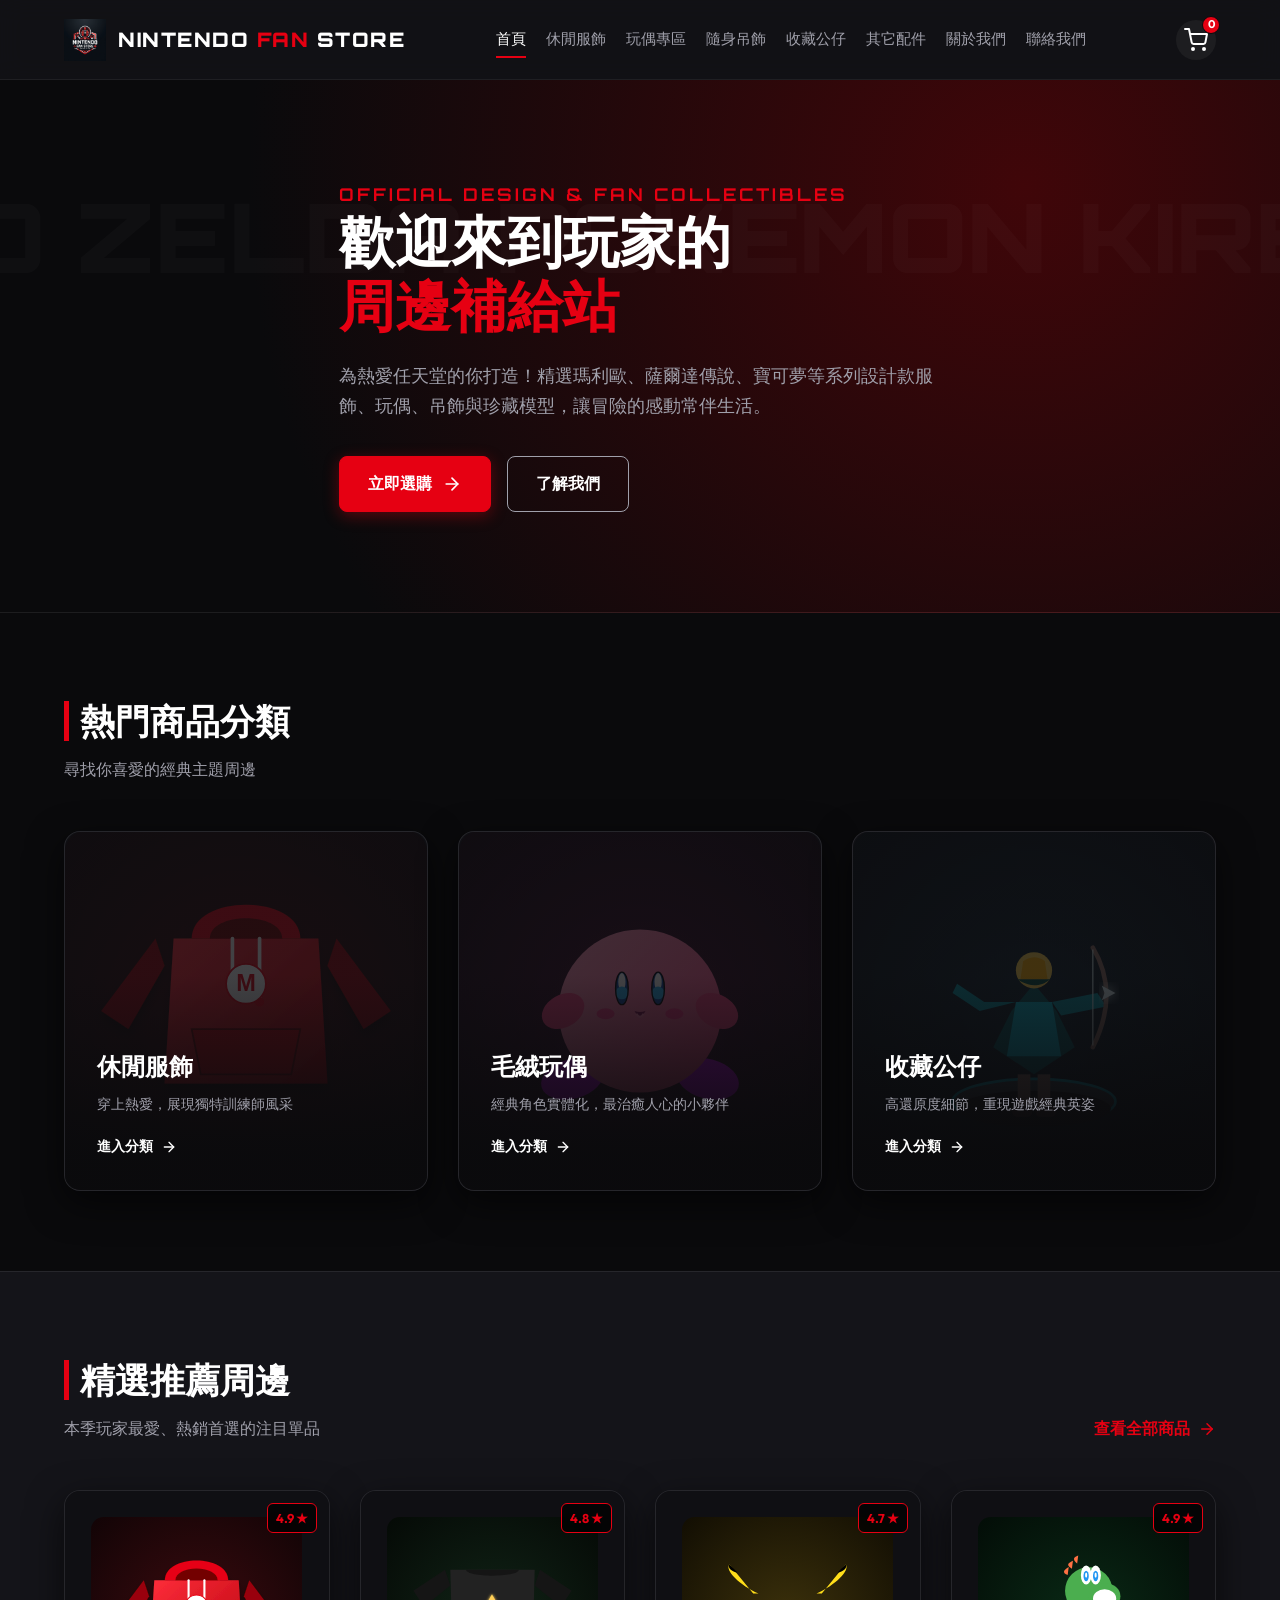
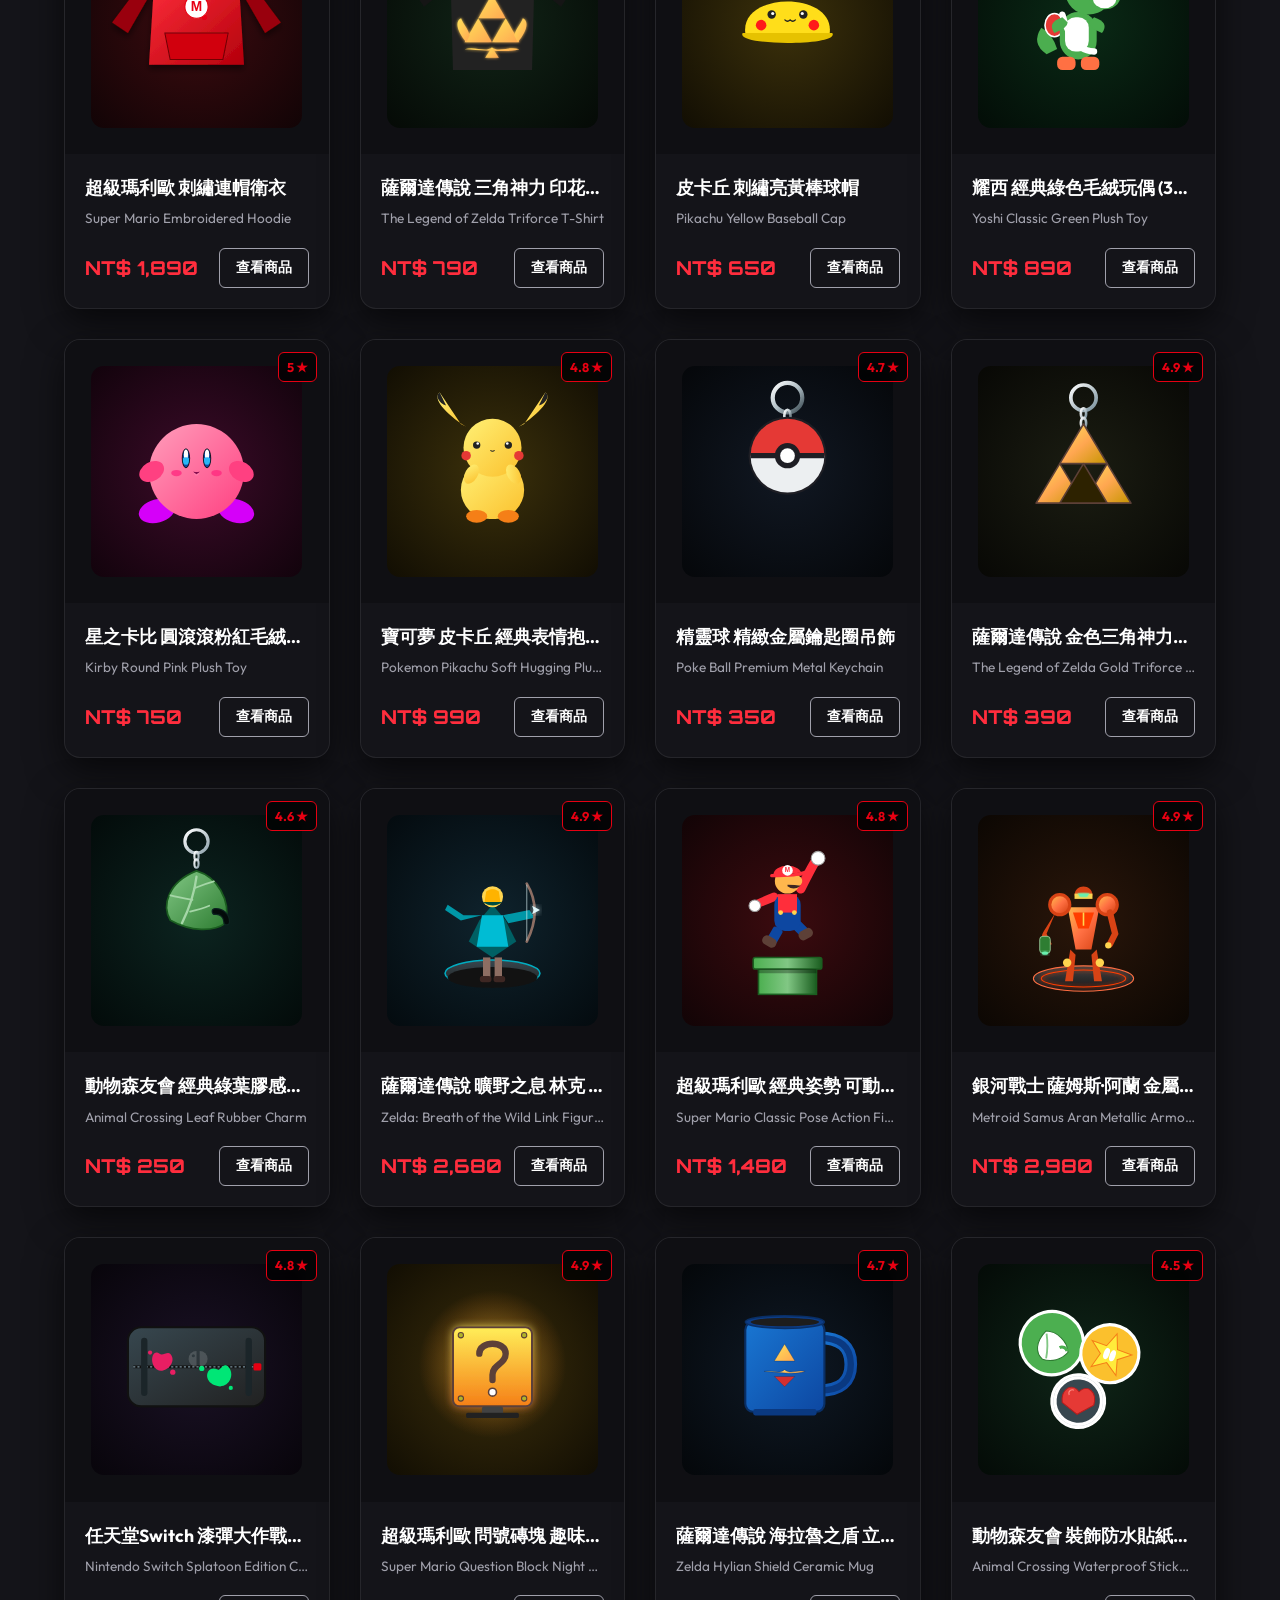
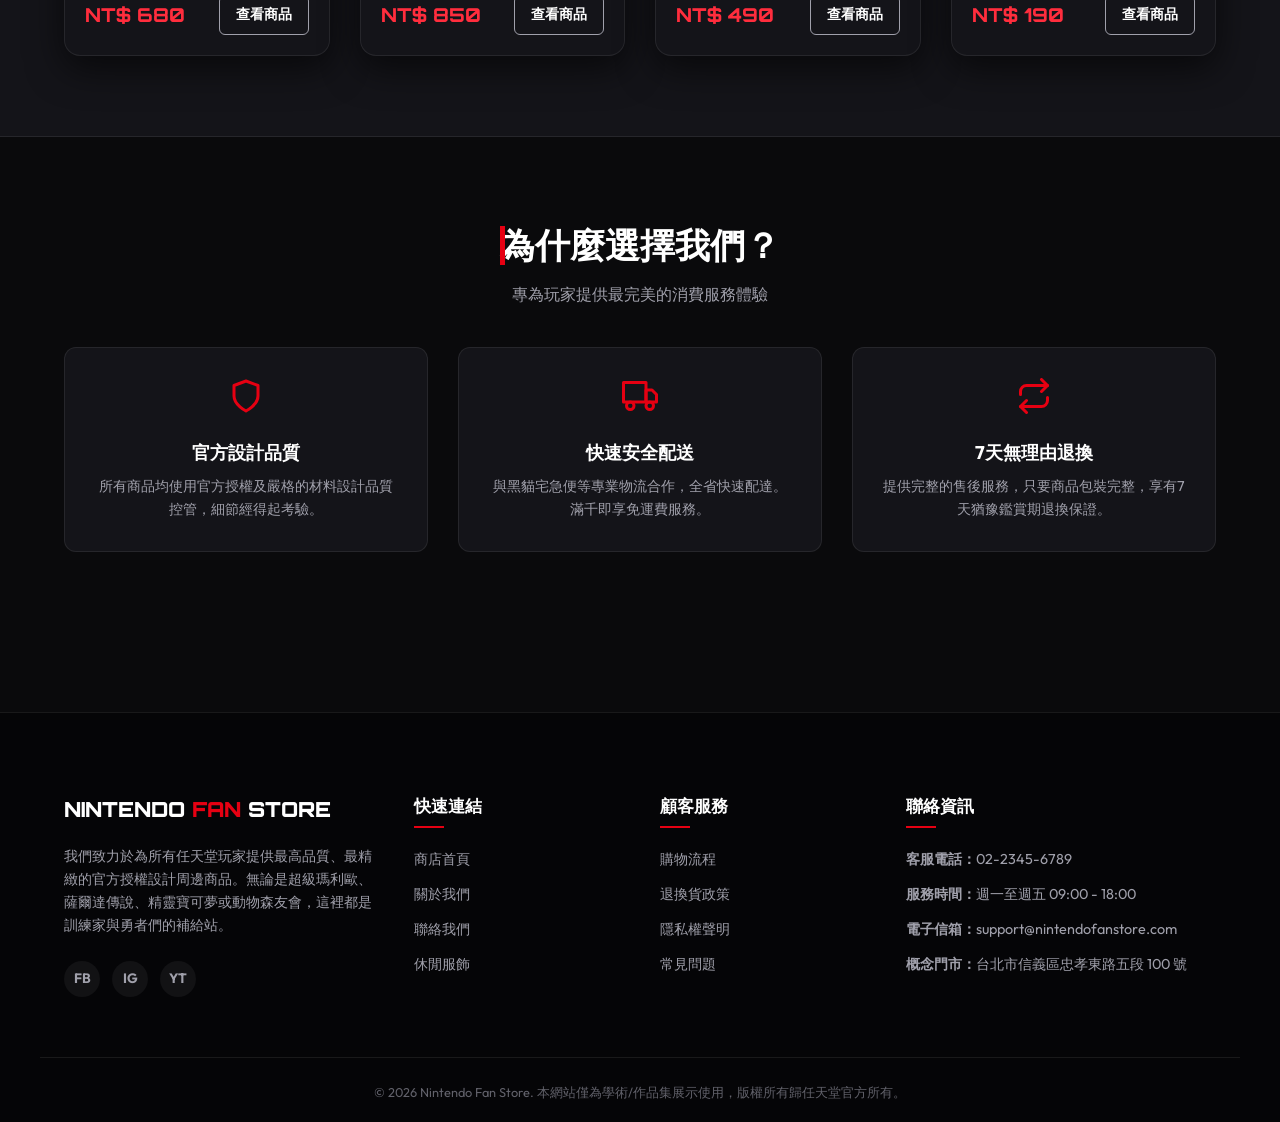
==== index.html @ 6954e17d "Add files via upload" ====
<!DOCTYPE html>
<html lang="zh-Hant">
<head>
  <meta charset="UTF-8">
  <meta name="viewport" content="width=device-width, initial-scale=1.0">
  <title>首頁 | NINTENDO FAN STORE 任天堂粉絲周邊商城</title>
  <meta name="description" content="最齊全、最精緻的任天堂官方設計周邊商品專賣店！包含休閒服飾、經典玩偶、精美吊飾與收藏級公仔模型，專為熱愛任天堂玩家打造的夢幻商城。">
  <link rel="icon" type="image/x-icon" href="images/logo.png">
  <link rel="stylesheet" href="css/styles.css">
</head>
<body>

  <div class="page-wrapper">
    <!-- Navigation Header Placeholder -->
    <div id="header-placeholder"></div>

    <main>
      <!-- Hero Banner Section -->
      <section class="hero-banner">
        <div class="container hero-content">
          <span class="hero-subtitle">Official Design & Fan Collectibles</span>
          <h1 class="hero-title">歡迎來到玩家的<br><span class="accent-red">周邊補給站</span></h1>
          <p class="hero-desc">為熱愛任天堂的你打造！精選瑪利歐、薩爾達傳說、寶可夢等系列設計款服飾、玩偶、吊飾與珍藏模型，讓冒險的感動常伴生活。</p>
          <div class="btn-group">
            <a href="clothing.html" class="primary-btn">
              立即選購
              <svg xmlns="http://www.w3.org/2000/svg" width="20" height="20" viewBox="0 0 24 24" fill="none" stroke="currentColor" stroke-width="2" stroke-linecap="round" stroke-linejoin="round"><line x1="5" y1="12" x2="19" y2="12"></line><polyline points="12 5 19 12 12 19"></polyline></svg>
            </a>
            <a href="about.html" class="secondary-btn">了解我們</a>
          </div>
        </div>
      </section>

      <!-- Shop by Category Section -->
      <section class="section-wrapper">
        <div class="container">
          <div class="section-header">
            <div>
              <h2 class="section-title">熱門商品分類</h2>
              <p class="section-subtitle">尋找你喜愛的經典主題周邊</p>
            </div>
          </div>
          
          <div class="category-showcase-grid">
            <!-- Clothing Category Card -->
            <div class="category-card">
              <img src="images/clothing_mario_hoodie.svg" alt="休閒服飾" class="category-card-bg">
              <div class="category-card-overlay">
                <h3>休閒服飾</h3>
                <p>穿上熱愛，展現獨特訓練師風采</p>
                <a href="clothing.html" class="btn-small">
                  進入分類
                  <svg xmlns="http://www.w3.org/2000/svg" width="16" height="16" viewBox="0 0 24 24" fill="none" stroke="currentColor" stroke-width="2" stroke-linecap="round" stroke-linejoin="round"><line x1="5" y1="12" x2="19" y2="12"></line><polyline points="12 5 19 12 12 19"></polyline></svg>
                </a>
              </div>
            </div>

            <!-- Plushies Category Card -->
            <div class="category-card">
              <img src="images/plush_kirby.svg" alt="玩偶專區" class="category-card-bg">
              <div class="category-card-overlay">
                <h3>毛絨玩偶</h3>
                <p>經典角色實體化，最治癒人心的小夥伴</p>
                <a href="plushies.html" class="btn-small">
                  進入分類
                  <svg xmlns="http://www.w3.org/2000/svg" width="16" height="16" viewBox="0 0 24 24" fill="none" stroke="currentColor" stroke-width="2" stroke-linecap="round" stroke-linejoin="round"><line x1="5" y1="12" x2="19" y2="12"></line><polyline points="12 5 19 12 12 19"></polyline></svg>
                </a>
              </div>
            </div>

            <!-- Figures Category Card -->
            <div class="category-card">
              <img src="images/figure_link.svg" alt="公仔模型" class="category-card-bg">
              <div class="category-card-overlay">
                <h3>收藏公仔</h3>
                <p>高還原度細節，重現遊戲經典英姿</p>
                <a href="figures.html" class="btn-small">
                  進入分類
                  <svg xmlns="http://www.w3.org/2000/svg" width="16" height="16" viewBox="0 0 24 24" fill="none" stroke="currentColor" stroke-width="2" stroke-linecap="round" stroke-linejoin="round"><line x1="5" y1="12" x2="19" y2="12"></line><polyline points="12 5 19 12 12 19"></polyline></svg>
                </a>
              </div>
            </div>
          </div>
        </div>
      </section>

      <!-- Featured Products Section -->
      <section class="section-wrapper" style="background-color: var(--bg-secondary); border-top: 1px solid var(--border-color); border-bottom: 1px solid var(--border-color);">
        <div class="container">
          <div class="section-header">
            <div>
              <h2 class="section-title">精選推薦周邊</h2>
              <p class="section-subtitle">本季玩家最愛、熱銷首選的注目單品</p>
            </div>
            <a href="clothing.html" class="section-link">
              查看全部商品
              <svg xmlns="http://www.w3.org/2000/svg" width="18" height="18" viewBox="0 0 24 24" fill="none" stroke="currentColor" stroke-width="2" stroke-linecap="round" stroke-linejoin="round"><line x1="5" y1="12" x2="19" y2="12"></line><polyline points="12 5 19 12 12 19"></polyline></svg>
            </a>
          </div>

          <!-- JavaScript will dynamically render cards here -->
          <div class="product-grid" id="home-products-grid"></div>
        </div>
      </section>

      <!-- Value Propositions Section -->
      <section class="section-wrapper">
        <div class="container">
          <div class="section-header" style="justify-content: center; text-align: center; margin-bottom: 30px;">
            <div>
              <h2 class="section-title" style="padding-left: 0; display: inline-block;">為什麼選擇我們？</h2>
              <p class="section-subtitle">專為玩家提供最完美的消費服務體驗</p>
            </div>
          </div>
          
          <div class="features-container">
            <div class="feature-item">
              <svg xmlns="http://www.w3.org/2000/svg" width="36" height="36" viewBox="0 0 24 24" fill="none" stroke="#e60012" stroke-width="2" stroke-linecap="round" stroke-linejoin="round" class="feather feather-shield"><path d="M12 22s8-4 8-10V5l-8-3-8 3v7c0 6 8 10 8 10z"></path></svg>
              <h3>官方設計品質</h3>
              <p>所有商品均使用官方授權及嚴格的材料設計品質控管，細節經得起考驗。</p>
            </div>
            
            <div class="feature-item">
              <svg xmlns="http://www.w3.org/2000/svg" width="36" height="36" viewBox="0 0 24 24" fill="none" stroke="#e60012" stroke-width="2" stroke-linecap="round" stroke-linejoin="round" class="feather feather-truck"><rect x="1" y="3" width="15" height="13"></rect><polygon points="16 8 20 8 23 11 23 16 16 16 16 8"></polygon><circle cx="5.5" cy="18.5" r="2.5"></circle><circle cx="18.5" cy="18.5" r="2.5"></circle></svg>
              <h3>快速安全配送</h3>
              <p>與黑貓宅急便等專業物流合作，全省快速配達。滿千即享免運費服務。</p>
            </div>

            <div class="feature-item">
              <svg xmlns="http://www.w3.org/2000/svg" width="36" height="36" viewBox="0 0 24 24" fill="none" stroke="#e60012" stroke-width="2" stroke-linecap="round" stroke-linejoin="round" class="feather feather-repeat"><polyline points="17 1 21 5 17 9"></polyline><path d="M3 11V9a4 4 0 0 1 4-4h14"></path><polyline points="7 23 3 19 7 15"></polyline><path d="M21 13v2a4 4 0 0 1-4 4H3"></path></svg>
              <h3>7天無理由退換</h3>
              <p>提供完整的售後服務，只要商品包裝完整，享有7天猶豫鑑賞期退換保證。</p>
            </div>
          </div>
        </div>
      </section>
    </main>

    <!-- Footer Placeholder -->
    <div id="footer-placeholder"></div>
  </div>

  <script src="js/products.js"></script>
</body>
</html>
---- css/styles.css ----
/* Nintendo Fan Store - Premium Dark & Neon Red Design System */

@import url('https://fonts.googleapis.com/css2?family=Orbitron:wght@400;700;900&family=Outfit:wght@300;400;500;700;800&display=swap');

:root {
  --bg-primary: #0a0a0c;
  --bg-secondary: #141419;
  --bg-tertiary: #1c1c24;
  --accent-red: #e60012;
  --accent-red-hover: #ff2d3d;
  --accent-red-glow: rgba(230, 0, 18, 0.35);
  --text-primary: #ffffff;
  --text-secondary: #a0a0ab;
  --text-muted: #61616a;
  --border-color: rgba(255, 255, 255, 0.08);
  --glass-bg: rgba(20, 20, 25, 0.75);
  --glass-border: rgba(255, 255, 255, 0.06);
  --font-sans: 'Outfit', sans-serif;
  --font-mono: 'Orbitron', sans-serif;
  --card-shadow: 0 12px 36px rgba(0, 0, 0, 0.6);
  --transition: all 0.3s cubic-bezier(0.4, 0, 0.2, 1);
}

/* Reset & Base Styles */
* {
  box-sizing: border-box;
  margin: 0;
  padding: 0;
}

html {
  scroll-behavior: smooth;
}

body {
  background-color: var(--bg-primary);
  color: var(--text-primary);
  font-family: var(--font-sans);
  line-height: 1.6;
  overflow-x: hidden;
}

a {
  color: inherit;
  text-decoration: none;
  transition: var(--transition);
}

ul {
  list-style: none;
}

img {
  max-width: 100%;
  height: auto;
  display: block;
}

input, button, textarea {
  font-family: inherit;
}

/* Layout Wrapper */
.page-wrapper {
  display: flex;
  flex-direction: column;
  min-height: 100vh;
}

main {
  flex-grow: 1;
  padding-top: 80px; /* Offset fixed nav */
}

.container {
  width: 100%;
  max-width: 1200px;
  margin: 0 auto;
  padding: 0 24px;
}

/* Accent Text */
.accent-red {
  color: var(--accent-red);
}

/* Navigation Bar (Glassmorphic) */
.navbar-container {
  position: fixed;
  top: 0;
  left: 0;
  width: 100%;
  height: 80px;
  background: var(--glass-bg);
  backdrop-filter: blur(12px);
  -webkit-backdrop-filter: blur(12px);
  border-bottom: 1px solid var(--glass-border);
  z-index: 1000;
  display: flex;
  align-items: center;
}

.navbar-content {
  width: 100%;
  max-width: 1200px;
  margin: 0 auto;
  padding: 0 24px;
  display: flex;
  justify-content: space-between;
  align-items: center;
}

.logo-area {
  display: flex;
  align-items: center;
  gap: 12px;
}

.brand-logo {
  height: 42px;
  width: 42px;
  object-fit: contain;
}

.brand-name {
  font-family: var(--font-mono);
  font-weight: 900;
  font-size: 1.25rem;
  letter-spacing: 1.5px;
}

.nav-links {
  display: flex;
  gap: 20px;
}

.nav-links a {
  font-size: 0.95rem;
  font-weight: 500;
  color: var(--text-secondary);
  position: relative;
  padding: 6px 0;
}

.nav-links a:hover,
.nav-links a.active {
  color: var(--text-primary);
}

.nav-links a::after {
  content: '';
  position: absolute;
  bottom: 0;
  left: 0;
  width: 0;
  height: 2px;
  background-color: var(--accent-red);
  transition: var(--transition);
}

.nav-links a:hover::after,
.nav-links a.active::after {
  width: 100%;
}

.nav-actions {
  display: flex;
  align-items: center;
  gap: 16px;
}

.cart-icon-container {
  position: relative;
  cursor: pointer;
  padding: 8px;
  border-radius: 50%;
  background: rgba(255, 255, 255, 0.05);
  display: flex;
  align-items: center;
  justify-content: center;
  transition: var(--transition);
}

.cart-icon-container:hover {
  background: rgba(230, 0, 18, 0.15);
  color: var(--accent-red-hover);
  box-shadow: 0 0 10px rgba(230, 0, 18, 0.2);
}

.cart-badge {
  position: absolute;
  top: -4px;
  right: -4px;
  background-color: var(--accent-red);
  color: #fff;
  font-size: 0.7rem;
  font-weight: 700;
  min-width: 18px;
  height: 18px;
  border-radius: 9px;
  display: flex;
  align-items: center;
  justify-content: center;
  padding: 0 4px;
  border: 1px solid var(--bg-primary);
}

/* Mobile Menu Toggle */
.nav-toggle {
  display: none;
  flex-direction: column;
  justify-content: space-between;
  width: 24px;
  height: 18px;
  background: transparent;
  border: none;
  cursor: pointer;
  z-index: 1100;
}

.nav-toggle span {
  width: 100%;
  height: 2px;
  background-color: var(--text-primary);
  transition: var(--transition);
}

/* Hero Section */
.hero-banner {
  position: relative;
  background: radial-gradient(circle at 80% 20%, #400609 0%, var(--bg-primary) 70%);
  padding: 100px 0;
  border-bottom: 1px solid var(--border-color);
  overflow: hidden;
}

.hero-banner::before {
  content: 'MARIO ZELDA POKEMON KIRBY';
  position: absolute;
  top: 15%;
  right: -10%;
  font-family: var(--font-mono);
  font-size: 6rem;
  font-weight: 900;
  opacity: 0.02;
  white-space: nowrap;
  pointer-events: none;
}

.hero-content {
  max-width: 650px;
}

.hero-subtitle {
  font-family: var(--font-mono);
  color: var(--accent-red);
  font-weight: 700;
  letter-spacing: 3px;
  text-transform: uppercase;
  margin-bottom: 12px;
  font-size: 1.1rem;
}

.hero-title {
  font-family: var(--font-mono);
  font-size: 3.5rem;
  font-weight: 900;
  line-height: 1.15;
  margin-bottom: 24px;
}

.hero-desc {
  color: var(--text-secondary);
  font-size: 1.15rem;
  margin-bottom: 36px;
}

/* Buttons */
.btn-group {
  display: flex;
  gap: 16px;
}

.primary-btn {
  background-color: var(--accent-red);
  color: #fff;
  font-weight: 600;
  padding: 14px 28px;
  border-radius: 8px;
  border: 1px solid var(--accent-red);
  cursor: pointer;
  font-size: 1rem;
  display: inline-flex;
  align-items: center;
  gap: 10px;
  box-shadow: 0 4px 15px var(--accent-red-glow);
}

.primary-btn:hover {
  background-color: var(--accent-red-hover);
  border-color: var(--accent-red-hover);
  box-shadow: 0 6px 20px rgba(230, 0, 18, 0.5);
  transform: translateY(-2px);
}

.secondary-btn {
  background-color: transparent;
  color: var(--text-primary);
  font-weight: 600;
  padding: 14px 28px;
  border-radius: 8px;
  border: 1px solid var(--text-secondary);
  cursor: pointer;
  font-size: 1rem;
}

.secondary-btn:hover {
  border-color: var(--text-primary);
  background: rgba(255, 255, 255, 0.05);
  transform: translateY(-2px);
}

/* Section Common Styling */
.section-wrapper {
  padding: 80px 0;
}

.section-header {
  display: flex;
  justify-content: space-between;
  align-items: flex-end;
  margin-bottom: 48px;
}

.section-title {
  font-family: var(--font-mono);
  font-size: 2.2rem;
  font-weight: 900;
  position: relative;
  padding-left: 16px;
}

.section-title::before {
  content: '';
  position: absolute;
  left: 0;
  top: 15%;
  height: 70%;
  width: 5px;
  background-color: var(--accent-red);
}

.section-subtitle {
  color: var(--text-secondary);
  margin-top: 8px;
  font-size: 1rem;
  font-weight: 400;
}

.section-link {
  color: var(--accent-red);
  font-weight: 600;
  display: flex;
  align-items: center;
  gap: 8px;
}

.section-link:hover {
  color: var(--accent-red-hover);
  text-decoration: underline;
}

/* Category Grid & Showcase */
.category-showcase-grid {
  display: grid;
  grid-template-columns: repeat(auto-fit, minmax(280px, 1fr));
  gap: 30px;
}

.category-card {
  position: relative;
  height: 360px;
  border-radius: 16px;
  overflow: hidden;
  border: 1px solid var(--border-color);
  background: var(--bg-secondary);
  box-shadow: var(--card-shadow);
}

.category-card-bg {
  position: absolute;
  top: 0;
  left: 0;
  width: 100%;
  height: 100%;
  object-fit: cover;
  opacity: 0.35;
  transition: var(--transition);
}

.category-card-overlay {
  position: absolute;
  top: 0;
  left: 0;
  width: 100%;
  height: 100%;
  background: linear-gradient(to top, rgba(10, 10, 12, 0.95) 10%, rgba(10, 10, 12, 0.4) 60%);
  display: flex;
  flex-direction: column;
  justify-content: flex-end;
  padding: 32px;
  z-index: 2;
}

.category-card h3 {
  font-family: var(--font-mono);
  font-size: 1.5rem;
  font-weight: 700;
  margin-bottom: 8px;
}

.category-card p {
  color: var(--text-secondary);
  font-size: 0.9rem;
  margin-bottom: 20px;
}

.category-card .btn-small {
  color: #fff;
  font-weight: 700;
  font-size: 0.85rem;
  display: inline-flex;
  align-items: center;
  gap: 8px;
}

.category-card:hover .category-card-bg {
  opacity: 0.55;
  transform: scale(1.08);
}

.category-card:hover {
  border-color: var(--accent-red);
  box-shadow: 0 8px 30px rgba(230, 0, 18, 0.15);
}

/* Product Card Grid */
.product-grid {
  display: grid;
  grid-template-columns: repeat(auto-fill, minmax(260px, 1fr));
  gap: 30px;
}

.product-card {
  background-color: var(--bg-secondary);
  border: 1px solid var(--border-color);
  border-radius: 16px;
  overflow: hidden;
  display: flex;
  flex-direction: column;
  transition: var(--transition);
  box-shadow: var(--card-shadow);
}

.product-card:hover {
  transform: translateY(-8px);
  border-color: var(--accent-red);
  box-shadow: 0 16px 40px rgba(230, 0, 18, 0.18);
}

.product-img-wrapper {
  position: relative;
  padding-top: 100%; /* Square card aspect */
  background-color: #0f0f13;
  overflow: hidden;
}

.product-img {
  position: absolute;
  top: 0;
  left: 0;
  width: 100%;
  height: 100%;
  object-fit: cover;
  padding: 10%; /* Fit vector art perfectly inside card padding */
  transition: transform 0.5s ease;
}

.product-card:hover .product-img {
  transform: scale(1.08);
}

.product-badge {
  position: absolute;
  top: 12px;
  right: 12px;
  background-color: rgba(0, 0, 0, 0.7);
  border: 1px solid var(--accent-red);
  color: var(--accent-red);
  padding: 4px 8px;
  border-radius: 6px;
  font-size: 0.8rem;
  font-weight: 700;
  backdrop-filter: blur(4px);
}

.product-info {
  padding: 20px;
  display: flex;
  flex-direction: column;
  flex-grow: 1;
}

.product-title {
  font-size: 1.1rem;
  font-weight: 700;
  color: var(--text-primary);
  margin-bottom: 6px;
  white-space: nowrap;
  overflow: hidden;
  text-overflow: ellipsis;
}

.product-eng-title {
  font-size: 0.85rem;
  color: var(--text-secondary);
  margin-bottom: 18px;
  white-space: nowrap;
  overflow: hidden;
  text-overflow: ellipsis;
}

.product-footer {
  display: flex;
  justify-content: space-between;
  align-items: center;
  margin-top: auto;
}

.product-price {
  font-size: 1.2rem;
  font-weight: 800;
  color: var(--accent-red-hover);
  font-family: var(--font-mono);
}

.view-detail-btn {
  background-color: transparent;
  color: var(--text-primary);
  border: 1px solid var(--text-secondary);
  border-radius: 6px;
  padding: 8px 16px;
  font-size: 0.85rem;
  font-weight: 600;
}

.product-card:hover .view-detail-btn {
  background-color: var(--accent-red);
  border-color: var(--accent-red);
  color: #fff;
  box-shadow: 0 4px 10px var(--accent-red-glow);
}

/* Category Page Banners */
.category-banner {
  background: linear-gradient(135deg, var(--bg-secondary) 0%, var(--bg-primary) 100%);
  padding: 60px 0;
  border-bottom: 1px solid var(--border-color);
  text-align: center;
  margin-bottom: 60px;
}

.category-banner h1 {
  font-family: var(--font-mono);
  font-size: 2.8rem;
  font-weight: 900;
  margin-bottom: 12px;
}

.category-banner p {
  color: var(--text-secondary);
  max-width: 600px;
  margin: 0 auto;
}

/* Feature Badges */
.features-container {
  display: grid;
  grid-template-columns: repeat(auto-fit, minmax(220px, 1fr));
  gap: 30px;
  margin-top: 40px;
}

.feature-item {
  background-color: var(--bg-secondary);
  border: 1px solid var(--border-color);
  padding: 30px;
  border-radius: 12px;
  text-align: center;
}

.feature-item h3 {
  font-size: 1.15rem;
  margin: 16px 0 8px;
}

.feature-item p {
  color: var(--text-secondary);
  font-size: 0.9rem;
}

/* About Us Page */
.about-layout {
  display: grid;
  grid-template-columns: 1fr 1fr;
  gap: 60px;
  align-items: center;
  padding: 40px 0;
}

.about-text h2 {
  font-family: var(--font-mono);
  font-size: 2rem;
  margin-bottom: 20px;
}

.about-text p {
  color: var(--text-secondary);
  margin-bottom: 20px;
}

.about-image {
  border-radius: 16px;
  overflow: hidden;
  border: 1px solid var(--border-color);
  background-color: var(--bg-secondary);
  padding: 10px;
}

/* Contact Us Page */
.contact-layout {
  display: grid;
  grid-template-columns: 1fr 1.2fr;
  gap: 60px;
  padding: 40px 0;
}

.contact-info-panel {
  display: flex;
  flex-direction: column;
  gap: 30px;
}

.contact-card {
  background-color: var(--bg-secondary);
  border: 1px solid var(--border-color);
  padding: 30px;
  border-radius: 12px;
}

.contact-card h3 {
  margin-bottom: 12px;
}

.contact-card p {
  color: var(--text-secondary);
  font-size: 0.95rem;
}

.contact-form {
  background-color: var(--bg-secondary);
  border: 1px solid var(--border-color);
  padding: 40px;
  border-radius: 16px;
}

.form-group {
  margin-bottom: 20px;
}

.form-group label {
  display: block;
  font-weight: 500;
  margin-bottom: 8px;
  font-size: 0.9rem;
}

.form-control {
  width: 100%;
  background-color: var(--bg-primary);
  border: 1px solid var(--border-color);
  border-radius: 8px;
  color: #fff;
  padding: 12px 16px;
  font-size: 0.95rem;
  transition: var(--transition);
}

.form-control:focus {
  outline: none;
  border-color: var(--accent-red);
  box-shadow: 0 0 10px rgba(230, 0, 18, 0.15);
}

/* Product Detail Page */
.product-detail-layout {
  display: grid;
  grid-template-columns: 1.1fr 1fr;
  gap: 60px;
  padding: 40px 0;
}

.main-image-card {
  background-color: #0f0f13;
  border: 1px solid var(--border-color);
  border-radius: 20px;
  padding: 12%;
  display: flex;
  align-items: center;
  justify-content: center;
  position: sticky;
  top: 120px;
}

.main-image-card img {
  width: 100%;
  max-width: 360px;
  height: auto;
  filter: drop-shadow(0 15px 25px rgba(0, 0, 0, 0.5));
}

.detail-category-tag {
  background: rgba(230, 0, 18, 0.12);
  color: var(--accent-red-hover);
  padding: 6px 12px;
  border-radius: 6px;
  font-size: 0.85rem;
  font-weight: 700;
  display: inline-block;
  margin-bottom: 16px;
  border: 1px solid rgba(230, 0, 18, 0.2);
}

.detail-title {
  font-size: 2.25rem;
  font-weight: 800;
  margin-bottom: 8px;
}

.detail-eng-title {
  color: var(--text-secondary);
  font-size: 1.1rem;
  margin-bottom: 20px;
}

.detail-meta {
  display: flex;
  align-items: center;
  gap: 16px;
  margin-bottom: 24px;
  color: var(--text-secondary);
  font-size: 0.95rem;
}

.rating-stars {
  color: #ffb300;
}

.rating-stars .score {
  color: #fff;
  font-weight: 700;
  margin-left: 6px;
}

.detail-meta .divider {
  opacity: 0.2;
}

.detail-price-box {
  background-color: var(--bg-secondary);
  border: 1px solid var(--border-color);
  padding: 24px;
  border-radius: 12px;
  margin-bottom: 24px;
  display: flex;
  align-items: baseline;
  gap: 8px;
}

.detail-price-box .currency {
  font-size: 1.3rem;
  font-weight: 800;
  color: var(--accent-red-hover);
}

.detail-price-box .price-val {
  font-size: 2.5rem;
  font-weight: 800;
  color: var(--accent-red-hover);
  font-family: var(--font-mono);
}

.detail-price-box .tax-tag {
  color: var(--text-secondary);
  font-size: 0.85rem;
  margin-left: 12px;
}

.detail-desc {
  font-size: 1.05rem;
  color: var(--text-secondary);
  margin-bottom: 32px;
  border-bottom: 1px solid var(--border-color);
  padding-bottom: 32px;
}

.detail-action-section {
  display: flex;
  gap: 20px;
  margin-bottom: 40px;
}

.qty-selector {
  display: flex;
  border: 1px solid var(--border-color);
  border-radius: 8px;
  background-color: var(--bg-secondary);
  overflow: hidden;
}

.qty-btn {
  background: transparent;
  border: none;
  color: #fff;
  width: 44px;
  font-size: 1.2rem;
  cursor: pointer;
  transition: var(--transition);
}

.qty-btn:hover {
  background-color: rgba(255, 255, 255, 0.05);
}

.qty-input {
  width: 50px;
  background: transparent;
  border: none;
  border-left: 1px solid var(--border-color);
  border-right: 1px solid var(--border-color);
  color: #fff;
  text-align: center;
  font-size: 1rem;
  font-weight: 700;
}

.qty-input::-webkit-outer-spin-button,
.qty-input::-webkit-inner-spin-button {
  -webkit-appearance: none;
  margin: 0;
}

.add-to-cart-btn {
  flex-grow: 1;
}

.specs-box {
  background-color: var(--bg-secondary);
  border: 1px solid var(--border-color);
  border-radius: 12px;
  padding: 24px;
}

.specs-box h3 {
  font-size: 1.1rem;
  margin-bottom: 16px;
  border-bottom: 1px solid var(--border-color);
  padding-bottom: 8px;
}

.specs-box ul {
  display: flex;
  flex-direction: column;
  gap: 10px;
}

.specs-box li {
  font-size: 0.9rem;
  color: var(--text-secondary);
  position: relative;
  padding-left: 16px;
}

.specs-box li::before {
  content: '';
  position: absolute;
  left: 0;
  top: 8px;
  width: 6px;
  height: 6px;
  border-radius: 50%;
  background-color: var(--accent-red);
}

/* Breadcrumb Navigation */
.breadcrumb {
  display: flex;
  align-items: center;
  gap: 8px;
  font-size: 0.9rem;
  color: var(--text-secondary);
  margin-bottom: 30px;
}

.breadcrumb a:hover {
  color: var(--text-primary);
  text-decoration: underline;
}

.breadcrumb-separator {
  opacity: 0.4;
}

/* Reviews Styling */
.reviews-section {
  margin-top: 60px;
  border-top: 1px solid var(--border-color);
  padding-top: 60px;
}

.review-summary-card {
  display: flex;
  background-color: var(--bg-secondary);
  border: 1px solid var(--border-color);
  border-radius: 16px;
  padding: 30px;
  gap: 40px;
  margin-bottom: 40px;
  align-items: center;
}

.avg-score-box {
  text-align: center;
  min-width: 180px;
}

.big-score {
  font-size: 3.5rem;
  font-weight: 800;
  line-height: 1;
  font-family: var(--font-mono);
  color: #ffb300;
  display: block;
}

.avg-score-box .stars {
  color: #ffb300;
  margin: 10px 0;
}

.avg-score-box p {
  font-size: 0.85rem;
  color: var(--text-secondary);
}

.score-bars {
  flex-grow: 1;
  display: flex;
  flex-direction: column;
  gap: 8px;
}

.score-bar-row {
  display: flex;
  align-items: center;
  gap: 12px;
  font-size: 0.85rem;
}

.score-bar-row span {
  width: 40px;
}

.progress-bar {
  flex-grow: 1;
  height: 8px;
  background-color: var(--bg-primary);
  border-radius: 4px;
  overflow: hidden;
}

.bar-fill {
  height: 100%;
  background-color: #ffb300;
  border-radius: 4px;
}

.reviews-list {
  display: flex;
  flex-direction: column;
  gap: 20px;
}

.review-item {
  border-bottom: 1px solid var(--border-color);
  padding-bottom: 24px;
}

.review-header {
  display: flex;
  justify-content: space-between;
  margin-bottom: 8px;
  font-size: 0.9rem;
}

.review-header .user {
  font-weight: 700;
}

.review-header .rating {
  color: #ffb300;
}

.review-header .date {
  color: var(--text-muted);
}

.review-text {
  color: var(--text-secondary);
}

/* Error page style */
.error-container {
  text-align: center;
  padding: 100px 0;
}

.error-container h2 {
  font-size: 2rem;
  margin-bottom: 16px;
}

.error-container p {
  color: var(--text-secondary);
  margin-bottom: 30px;
}

/* Footer Section */
.footer-container {
  background-color: #050507;
  border-top: 1px solid var(--border-color);
  padding: 80px 0 20px;
  margin-top: 80px;
}

.footer-content {
  width: 100%;
  max-width: 1200px;
  margin: 0 auto;
  padding: 0 24px;
  display: grid;
  grid-template-columns: 1.5fr 1fr 1fr 1.5fr;
  gap: 40px;
}

.brand-desc h3 {
  font-family: var(--font-mono);
  font-size: 1.3rem;
  margin-bottom: 18px;
  font-weight: 900;
}

.brand-desc p {
  color: var(--text-secondary);
  font-size: 0.9rem;
  margin-bottom: 24px;
}

.social-icons {
  display: flex;
  gap: 12px;
}

.social-icon {
  background-color: rgba(255, 255, 255, 0.05);
  width: 36px;
  height: 36px;
  border-radius: 50%;
  display: flex;
  align-items: center;
  justify-content: center;
  font-size: 0.85rem;
  font-weight: 700;
  color: var(--text-secondary);
  cursor: pointer;
  transition: var(--transition);
}

.social-icon:hover {
  background-color: var(--accent-red);
  color: #fff;
  box-shadow: 0 0 10px var(--accent-red-glow);
}

.footer-section h4 {
  font-family: var(--font-mono);
  font-size: 1.05rem;
  margin-bottom: 20px;
  position: relative;
  padding-bottom: 8px;
}

.footer-section h4::after {
  content: '';
  position: absolute;
  left: 0;
  bottom: 0;
  width: 30px;
  height: 2px;
  background-color: var(--accent-red);
}

.footer-links li {
  margin-bottom: 12px;
  font-size: 0.9rem;
  color: var(--text-secondary);
}

.footer-links a:hover {
  color: var(--text-primary);
  padding-left: 4px;
}

.footer-contact p {
  font-size: 0.9rem;
  color: var(--text-secondary);
  margin-bottom: 12px;
}

.footer-bottom {
  max-width: 1200px;
  margin: 60px auto 0;
  padding: 24px 24px 0;
  border-top: 1px solid var(--border-color);
  text-align: center;
  color: var(--text-muted);
  font-size: 0.8rem;
}

/* Animations */
@keyframes pulse {
  0% {
    transform: scale(1);
  }
  50% {
    transform: scale(1.3);
  }
  100% {
    transform: scale(1);
  }
}

.pulse-animation {
  animation: pulse 0.5s ease;
  background-color: var(--accent-red-hover);
}

/* Responsive Styles */
@media (max-width: 992px) {
  .footer-content {
    grid-template-columns: 1fr 1fr;
  }
  
  .product-detail-layout {
    grid-template-columns: 1fr;
    gap: 40px;
  }
  
  .main-image-card {
    position: relative;
    top: 0;
    max-width: 500px;
    margin: 0 auto;
  }
  
  .about-layout {
    grid-template-columns: 1fr;
    gap: 40px;
  }
  
  .about-image {
    order: -1;
  }
  
  .contact-layout {
    grid-template-columns: 1fr;
    gap: 40px;
  }
}

@media (max-width: 768px) {
  .hero-title {
    font-size: 2.5rem;
  }
  
  .nav-toggle {
    display: flex;
  }
  
  .nav-links {
    position: absolute;
    top: 80px;
    left: 0;
    width: 100%;
    background-color: #0e0e12;
    flex-direction: column;
    padding: 30px;
    gap: 20px;
    border-bottom: 1px solid var(--border-color);
    transform: translateY(-150%);
    opacity: 0;
    pointer-events: none;
    transition: var(--transition);
  }
  
  .nav-links.show {
    transform: translateY(0);
    opacity: 1;
    pointer-events: all;
  }
  
  .nav-toggle.open span:nth-child(1) {
    transform: rotate(45deg) translate(5px, 6px);
  }
  
  .nav-toggle.open span:nth-child(2) {
    opacity: 0;
  }
  
  .nav-toggle.open span:nth-child(3) {
    transform: rotate(-45deg) translate(5px, -6px);
  }
  
  .footer-content {
    grid-template-columns: 1fr;
  }
}
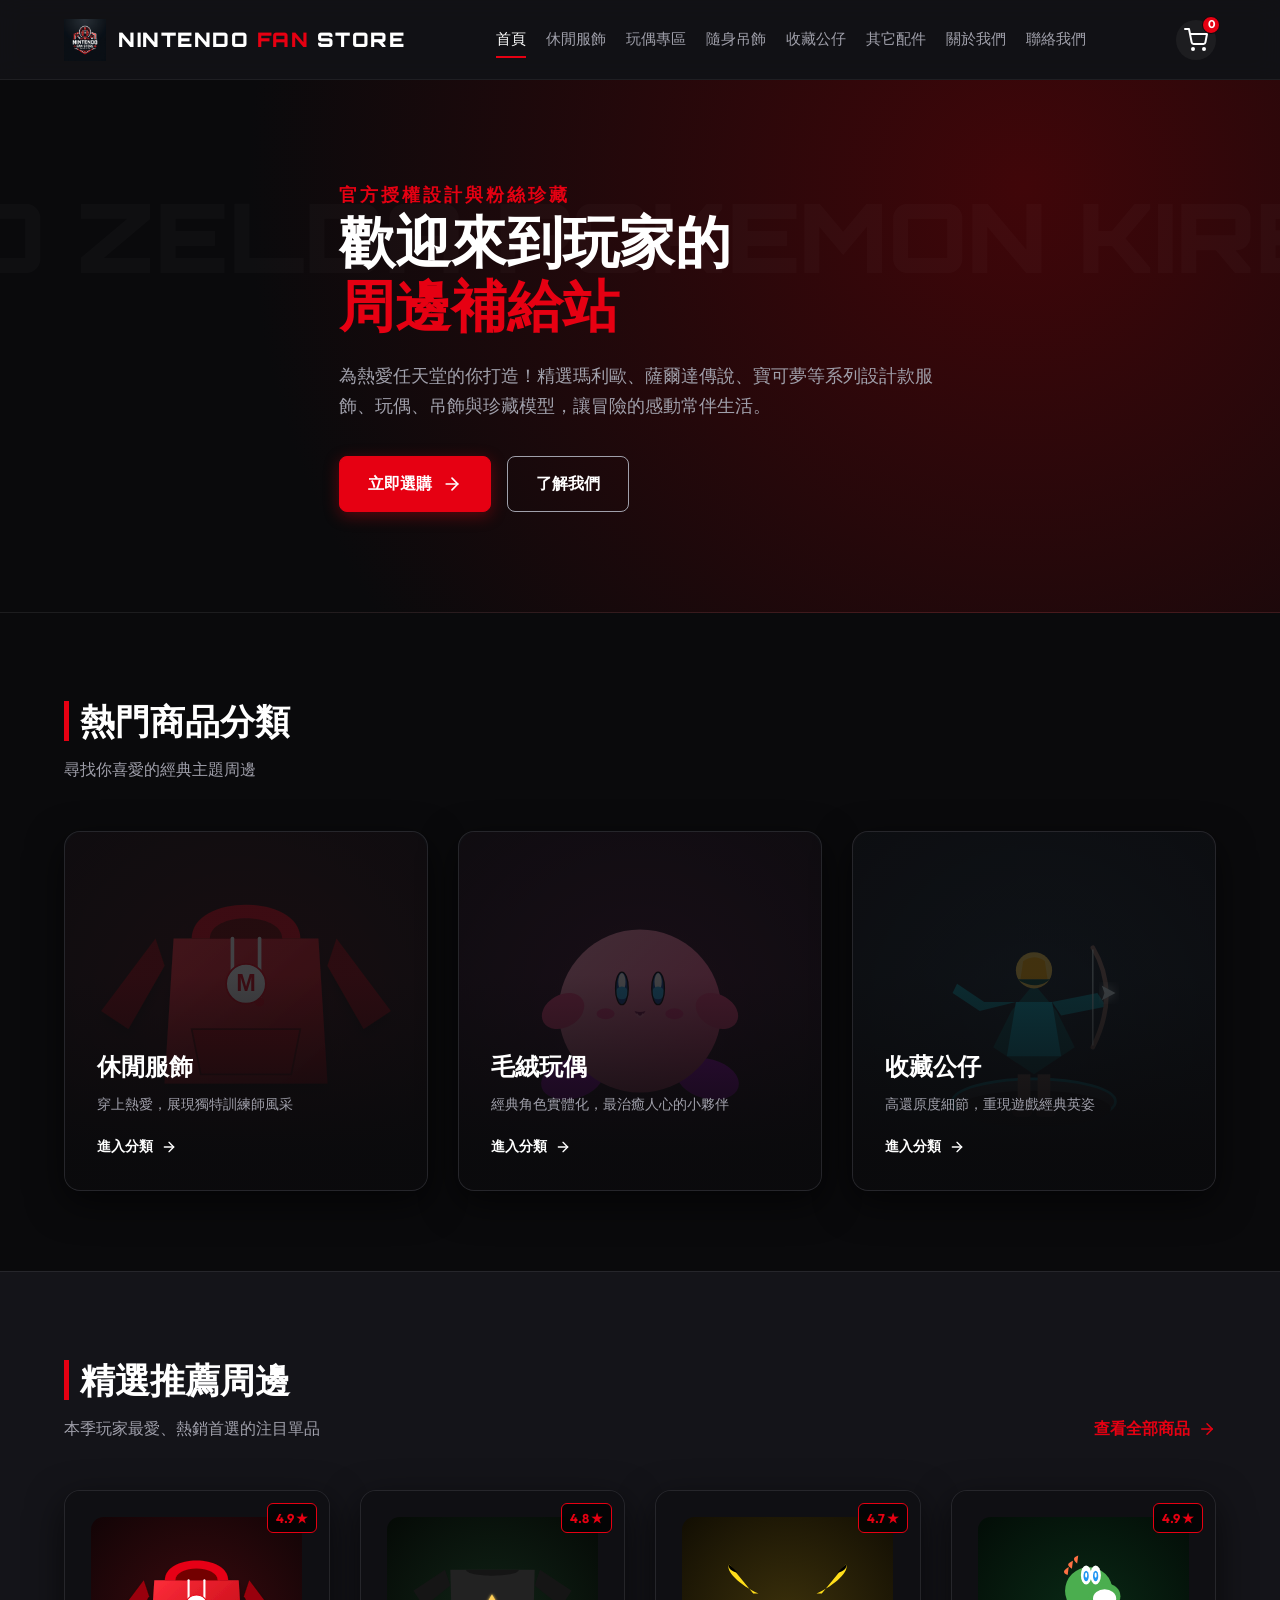
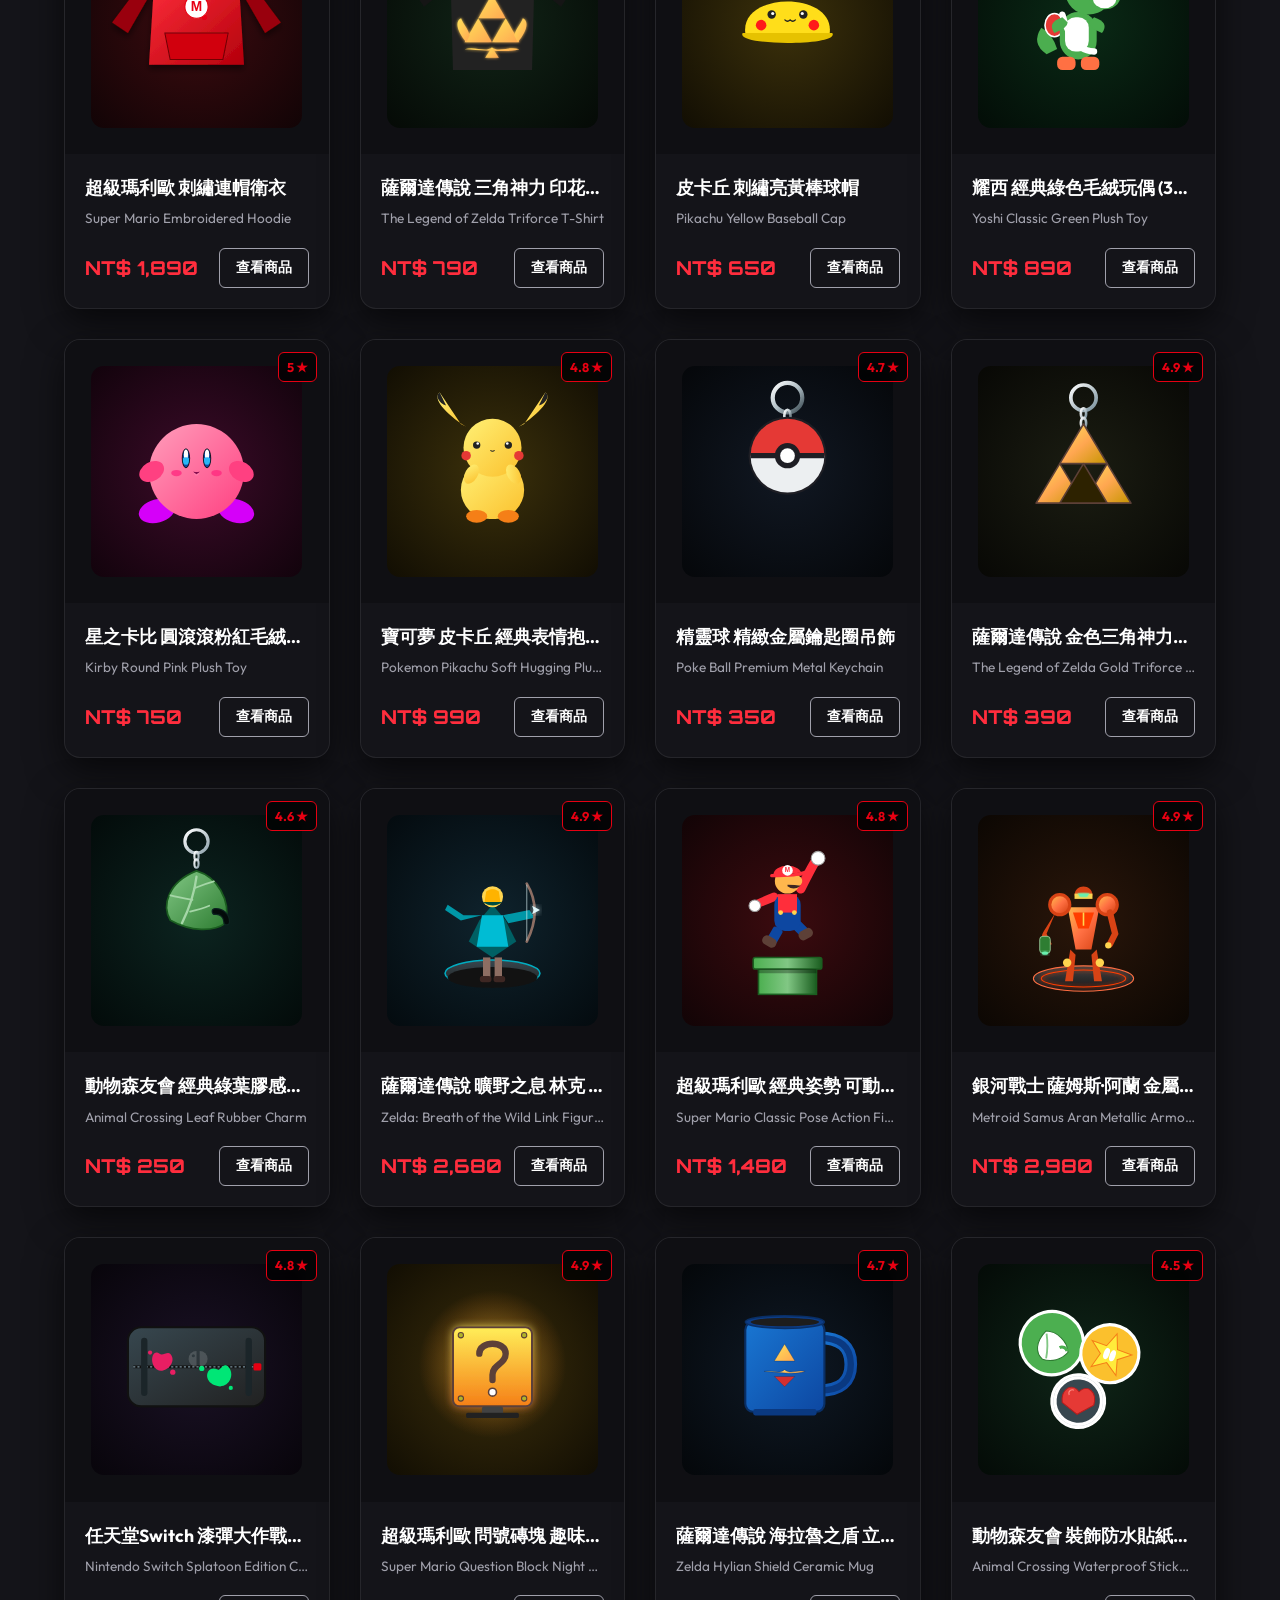
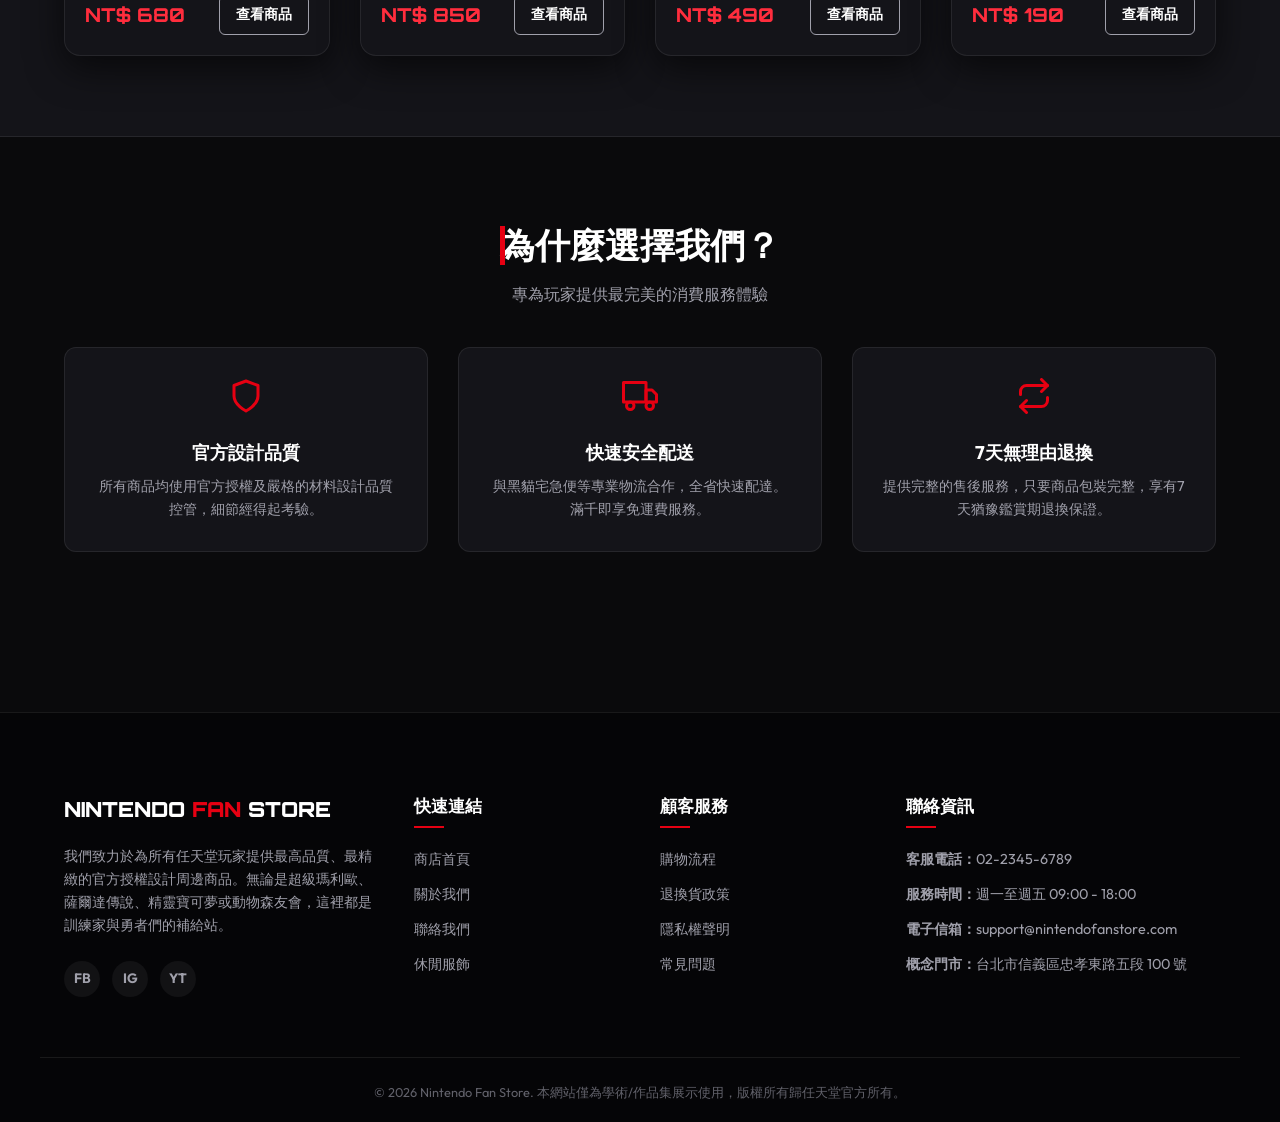
==== commit 8e612e8d: "Add files via upload" ====
--- a/index.html
+++ b/index.html
@@ -3,10 +3,12 @@
 <head>
   <meta charset="UTF-8">
   <meta name="viewport" content="width=device-width, initial-scale=1.0">
-  <title>首頁 | NINTENDO FAN STORE 任天堂粉絲周邊商城</title>
-  <meta name="description" content="最齊全、最精緻的任天堂官方設計周邊商品專賣店！包含休閒服飾、經典玩偶、精美吊飾與收藏級公仔模型，專為熱愛任天堂玩家打造的夢幻商城。">
+  <title>林亭汝的任天堂粉絲周邊商城</title>
+  <meta name="description" content="我們每個月都會去日本任天堂商店進貨，都是當月最新產品，所以我們是最齊全、最精緻的任天堂官方設計周邊商品專賣店！包含休閒服飾、經典玩偶、精美吊飾與收藏級公仔模型，專為熱愛任天堂玩家打造的夢幻商城。">
+  <meta name="keywords" content="林亭汝,日本,任天堂周邊,玩偶,吊飾,周邊">
   <link rel="icon" type="image/x-icon" href="images/logo.png">
   <link rel="stylesheet" href="css/styles.css">
+  <meta name="google-site-verification" content="GNPVB1MfbeOC2xLfXVkiHvFXRySXb-6qtfPi_nsEx4w" />
 </head>
 <body>
 
@@ -18,7 +20,7 @@
       <!-- Hero Banner Section -->
       <section class="hero-banner">
         <div class="container hero-content">
-          <span class="hero-subtitle">Official Design & Fan Collectibles</span>
+          <span class="hero-subtitle">官方授權設計與粉絲珍藏</span>
           <h1 class="hero-title">歡迎來到玩家的<br><span class="accent-red">周邊補給站</span></h1>
           <p class="hero-desc">為熱愛任天堂的你打造！精選瑪利歐、薩爾達傳說、寶可夢等系列設計款服飾、玩偶、吊飾與珍藏模型，讓冒險的感動常伴生活。</p>
           <div class="btn-group">
